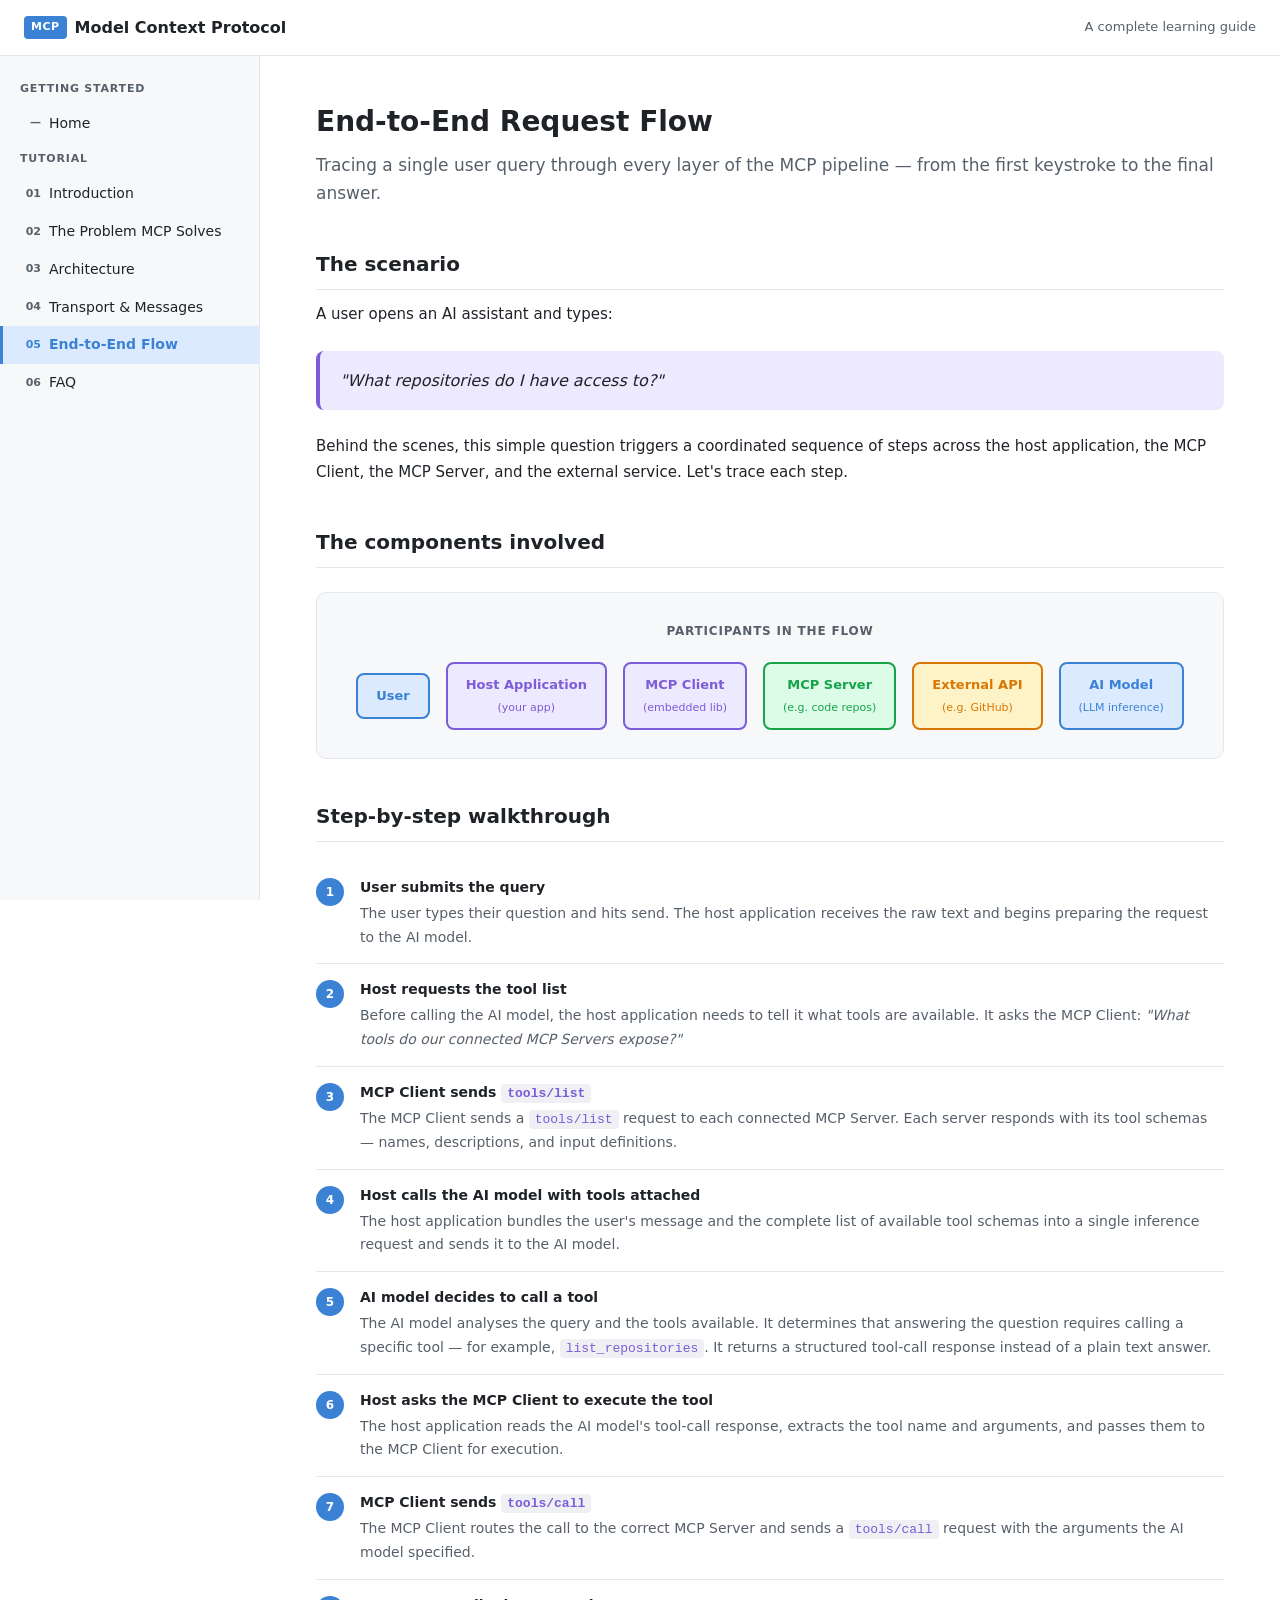
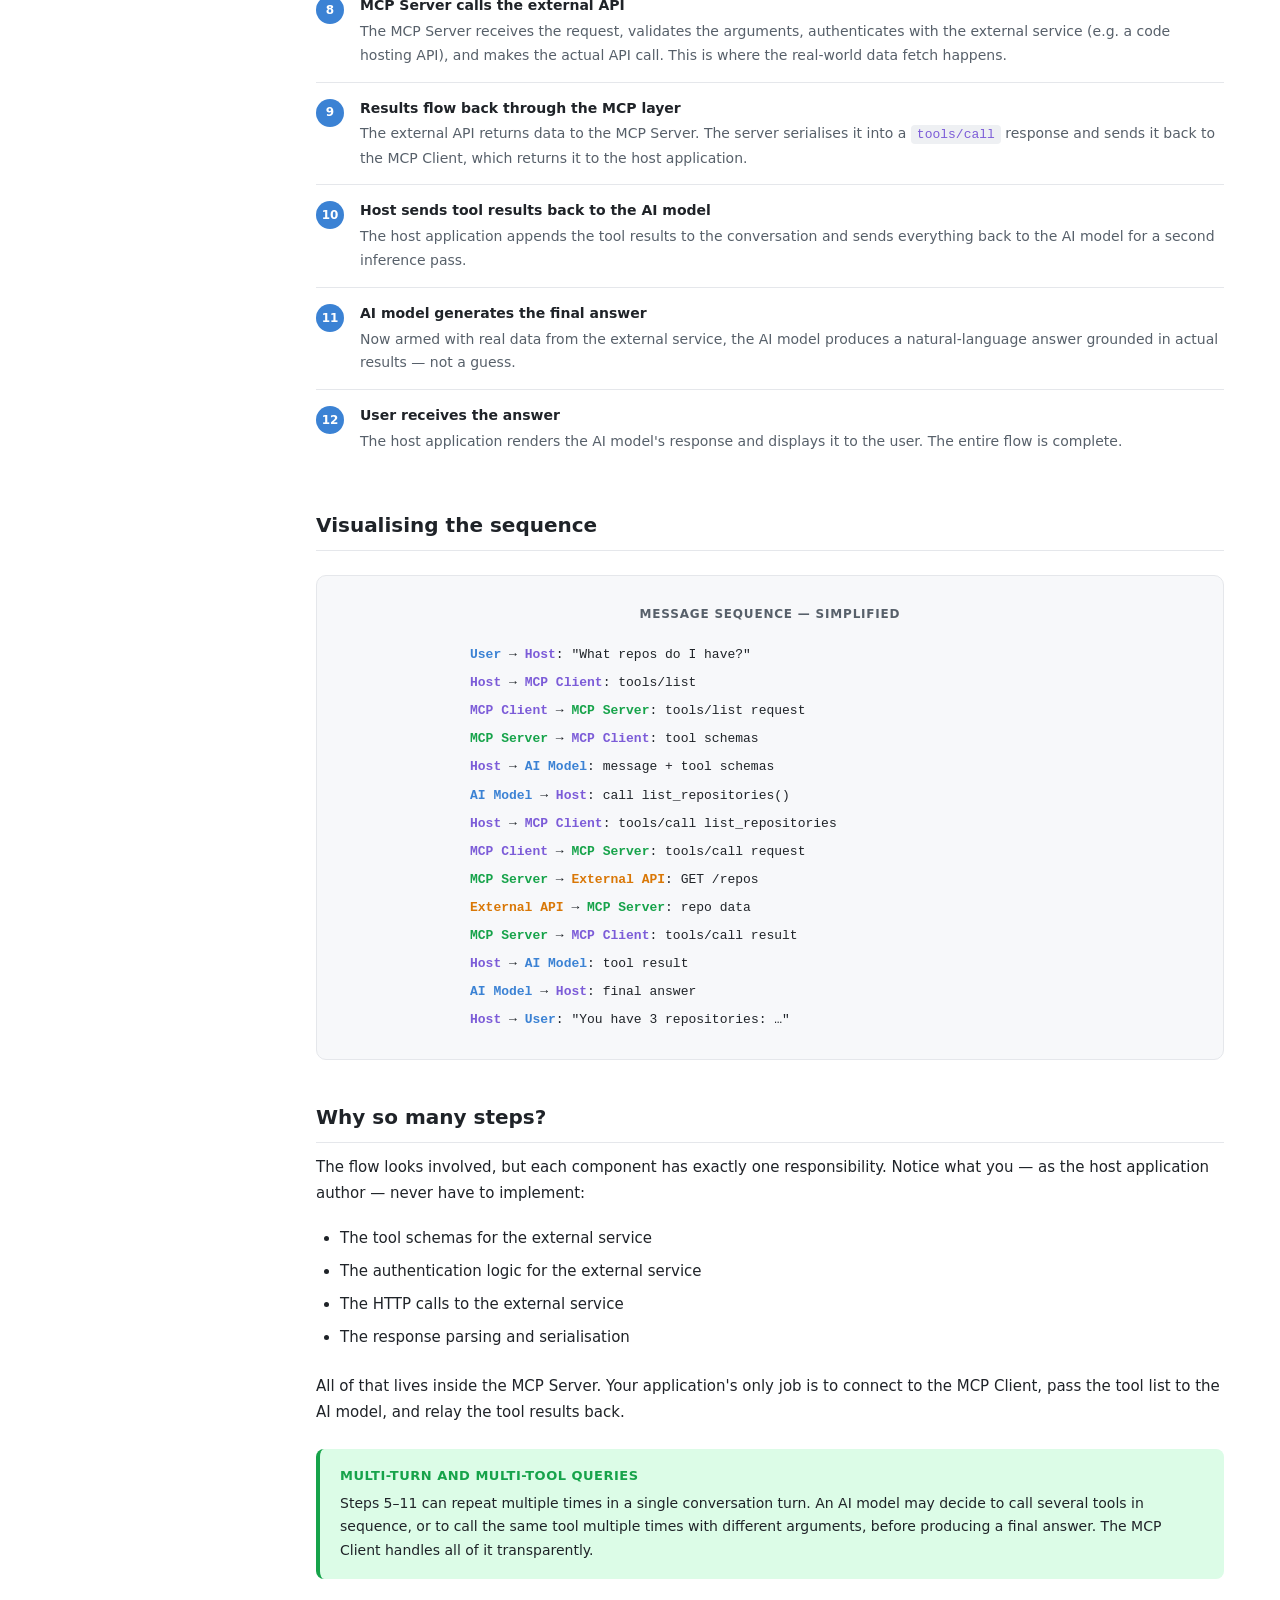
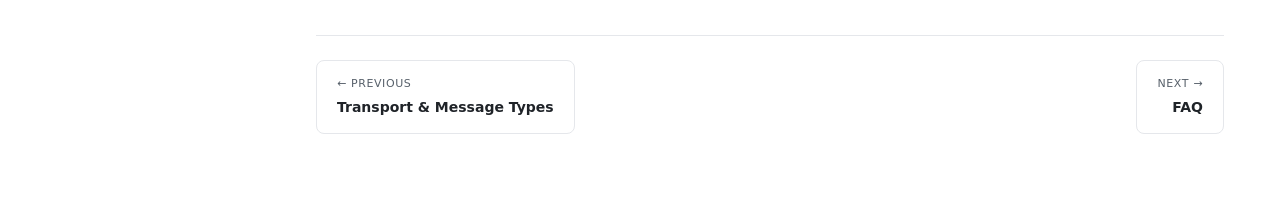
==== docs/05-flow.html @ 3c8839cd "Add MCP tutorial static site for GitHub Pages - index.html: landing page with chapter list and overv" ====
<!DOCTYPE html>
<html lang="en">
<head>
  <meta charset="UTF-8" />
  <meta name="viewport" content="width=device-width, initial-scale=1.0" />
  <title>05 — End-to-End Flow</title>
  <link rel="stylesheet" href="../assets/style.css" />
</head>
<body>

<header class="site-header">
  <a class="header-logo" href="../index.html">
    <span class="logo-badge">MCP</span>
    Model Context Protocol
  </a>
  <span class="header-tagline">A complete learning guide</span>
</header>

<nav class="sidebar">
  <div class="sidebar-section">
    <div class="sidebar-section-title">Getting Started</div>
    <a href="../index.html"><span class="step-num">—</span> Home</a>
  </div>
  <div class="sidebar-section">
    <div class="sidebar-section-title">Tutorial</div>
    <a href="01-introduction.html"><span class="step-num">01</span> Introduction</a>
    <a href="02-problem.html"><span class="step-num">02</span> The Problem MCP Solves</a>
    <a href="03-architecture.html"><span class="step-num">03</span> Architecture</a>
    <a href="04-transport.html"><span class="step-num">04</span> Transport &amp; Messages</a>
    <a href="05-flow.html"><span class="step-num">05</span> End-to-End Flow</a>
    <a href="06-faq.html"><span class="step-num">06</span> FAQ</a>
  </div>
</nav>

<main class="main-content">

  <h1>End-to-End Request Flow</h1>
  <p class="page-subtitle">
    Tracing a single user query through every layer of the MCP pipeline — from the first
    keystroke to the final answer.
  </p>

  <h2>The scenario</h2>
  <p>
    A user opens an AI assistant and types:
  </p>
  <div class="callout concept" style="font-style:italic; font-size:16px;">
    "What repositories do I have access to?"
  </div>
  <p>
    Behind the scenes, this simple question triggers a coordinated sequence of steps across
    the host application, the MCP Client, the MCP Server, and the external service.
    Let's trace each step.
  </p>

  <h2>The components involved</h2>
  <div class="diagram">
    <div class="diagram-title">Participants in the flow</div>
    <div class="arch-row" style="gap: 16px; flex-wrap:wrap; justify-content:center;">
      <div class="arch-box accent">User</div>
      <div class="arch-box purple">Host Application<br><span style="font-size:11px;font-weight:400;">(your app)</span></div>
      <div class="arch-box" style="border-color:#7c5cd8; background:#ede9fe; color:#7c5cd8;">MCP Client<br><span style="font-size:11px;font-weight:400;">(embedded lib)</span></div>
      <div class="arch-box green">MCP Server<br><span style="font-size:11px;font-weight:400;">(e.g. code repos)</span></div>
      <div class="arch-box amber">External API<br><span style="font-size:11px;font-weight:400;">(e.g. GitHub)</span></div>
      <div class="arch-box" style="border-color:#3b82d4; background:#dbeafe; color:#3b82d4;">AI Model<br><span style="font-size:11px;font-weight:400;">(LLM inference)</span></div>
    </div>
  </div>

  <h2>Step-by-step walkthrough</h2>

  <ul class="step-list">

    <li>
      <div class="step-badge">1</div>
      <div class="step-text">
        <strong>User submits the query</strong>
        <p>
          The user types their question and hits send. The host application receives the raw
          text and begins preparing the request to the AI model.
        </p>
      </div>
    </li>

    <li>
      <div class="step-badge">2</div>
      <div class="step-text">
        <strong>Host requests the tool list</strong>
        <p>
          Before calling the AI model, the host application needs to tell it what tools are
          available. It asks the MCP Client: <em>"What tools do our connected MCP Servers expose?"</em>
        </p>
      </div>
    </li>

    <li>
      <div class="step-badge">3</div>
      <div class="step-text">
        <strong>MCP Client sends <code>tools/list</code></strong>
        <p>
          The MCP Client sends a <code>tools/list</code> request to each connected MCP Server.
          Each server responds with its tool schemas — names, descriptions, and input definitions.
        </p>
      </div>
    </li>

    <li>
      <div class="step-badge">4</div>
      <div class="step-text">
        <strong>Host calls the AI model with tools attached</strong>
        <p>
          The host application bundles the user's message and the complete list of available
          tool schemas into a single inference request and sends it to the AI model.
        </p>
      </div>
    </li>

    <li>
      <div class="step-badge">5</div>
      <div class="step-text">
        <strong>AI model decides to call a tool</strong>
        <p>
          The AI model analyses the query and the tools available. It determines that
          answering the question requires calling a specific tool — for example,
          <code>list_repositories</code>. It returns a structured tool-call response
          instead of a plain text answer.
        </p>
      </div>
    </li>

    <li>
      <div class="step-badge">6</div>
      <div class="step-text">
        <strong>Host asks the MCP Client to execute the tool</strong>
        <p>
          The host application reads the AI model's tool-call response, extracts the tool
          name and arguments, and passes them to the MCP Client for execution.
        </p>
      </div>
    </li>

    <li>
      <div class="step-badge">7</div>
      <div class="step-text">
        <strong>MCP Client sends <code>tools/call</code></strong>
        <p>
          The MCP Client routes the call to the correct MCP Server and sends a
          <code>tools/call</code> request with the arguments the AI model specified.
        </p>
      </div>
    </li>

    <li>
      <div class="step-badge">8</div>
      <div class="step-text">
        <strong>MCP Server calls the external API</strong>
        <p>
          The MCP Server receives the request, validates the arguments, authenticates with
          the external service (e.g. a code hosting API), and makes the actual API call.
          This is where the real-world data fetch happens.
        </p>
      </div>
    </li>

    <li>
      <div class="step-badge">9</div>
      <div class="step-text">
        <strong>Results flow back through the MCP layer</strong>
        <p>
          The external API returns data to the MCP Server. The server serialises it into
          a <code>tools/call</code> response and sends it back to the MCP Client, which
          returns it to the host application.
        </p>
      </div>
    </li>

    <li>
      <div class="step-badge">10</div>
      <div class="step-text">
        <strong>Host sends tool results back to the AI model</strong>
        <p>
          The host application appends the tool results to the conversation and sends
          everything back to the AI model for a second inference pass.
        </p>
      </div>
    </li>

    <li>
      <div class="step-badge">11</div>
      <div class="step-text">
        <strong>AI model generates the final answer</strong>
        <p>
          Now armed with real data from the external service, the AI model produces a
          natural-language answer grounded in actual results — not a guess.
        </p>
      </div>
    </li>

    <li>
      <div class="step-badge">12</div>
      <div class="step-text">
        <strong>User receives the answer</strong>
        <p>
          The host application renders the AI model's response and displays it to the user.
          The entire flow is complete.
        </p>
      </div>
    </li>

  </ul>

  <h2>Visualising the sequence</h2>

  <div class="diagram">
    <div class="diagram-title">Message sequence — simplified</div>
    <div style="font-family: var(--mono); font-size: 13px; text-align: left; max-width: 600px; margin: 0 auto;">
      <div style="margin-bottom:6px;"><span style="color:var(--accent); font-weight:700;">User</span> &rarr; <span style="color:var(--purple); font-weight:700;">Host</span>: "What repos do I have?"</div>
      <div style="margin-bottom:6px;"><span style="color:var(--purple); font-weight:700;">Host</span> &rarr; <span style="color:var(--purple); font-weight:700;">MCP Client</span>: tools/list</div>
      <div style="margin-bottom:6px;"><span style="color:var(--purple); font-weight:700;">MCP Client</span> &rarr; <span style="color:var(--green); font-weight:700;">MCP Server</span>: tools/list request</div>
      <div style="margin-bottom:6px;"><span style="color:var(--green); font-weight:700;">MCP Server</span> &rarr; <span style="color:var(--purple); font-weight:700;">MCP Client</span>: tool schemas</div>
      <div style="margin-bottom:6px;"><span style="color:var(--purple); font-weight:700;">Host</span> &rarr; <span style="color:var(--accent); font-weight:700;">AI Model</span>: message + tool schemas</div>
      <div style="margin-bottom:6px;"><span style="color:var(--accent); font-weight:700;">AI Model</span> &rarr; <span style="color:var(--purple); font-weight:700;">Host</span>: call list_repositories()</div>
      <div style="margin-bottom:6px;"><span style="color:var(--purple); font-weight:700;">Host</span> &rarr; <span style="color:var(--purple); font-weight:700;">MCP Client</span>: tools/call list_repositories</div>
      <div style="margin-bottom:6px;"><span style="color:var(--purple); font-weight:700;">MCP Client</span> &rarr; <span style="color:var(--green); font-weight:700;">MCP Server</span>: tools/call request</div>
      <div style="margin-bottom:6px;"><span style="color:var(--green); font-weight:700;">MCP Server</span> &rarr; <span style="color:var(--amber); font-weight:700;">External API</span>: GET /repos</div>
      <div style="margin-bottom:6px;"><span style="color:var(--amber); font-weight:700;">External API</span> &rarr; <span style="color:var(--green); font-weight:700;">MCP Server</span>: repo data</div>
      <div style="margin-bottom:6px;"><span style="color:var(--green); font-weight:700;">MCP Server</span> &rarr; <span style="color:var(--purple); font-weight:700;">MCP Client</span>: tools/call result</div>
      <div style="margin-bottom:6px;"><span style="color:var(--purple); font-weight:700;">Host</span> &rarr; <span style="color:var(--accent); font-weight:700;">AI Model</span>: tool result</div>
      <div style="margin-bottom:6px;"><span style="color:var(--accent); font-weight:700;">AI Model</span> &rarr; <span style="color:var(--purple); font-weight:700;">Host</span>: final answer</div>
      <div><span style="color:var(--purple); font-weight:700;">Host</span> &rarr; <span style="color:var(--accent); font-weight:700;">User</span>: "You have 3 repositories: …"</div>
    </div>
  </div>

  <h2>Why so many steps?</h2>
  <p>
    The flow looks involved, but each component has exactly one responsibility. Notice what
    you — as the host application author — never have to implement:
  </p>
  <ul style="margin: 0 0 20px 24px; line-height: 2.2;">
    <li>The tool schemas for the external service</li>
    <li>The authentication logic for the external service</li>
    <li>The HTTP calls to the external service</li>
    <li>The response parsing and serialisation</li>
  </ul>
  <p>
    All of that lives inside the MCP Server. Your application's only job is to connect to the
    MCP Client, pass the tool list to the AI model, and relay the tool results back.
  </p>

  <div class="callout tip">
    <div class="callout-title">Multi-turn and multi-tool queries</div>
    Steps 5–11 can repeat multiple times in a single conversation turn. An AI model may
    decide to call several tools in sequence, or to call the same tool multiple times with
    different arguments, before producing a final answer. The MCP Client handles all of it
    transparently.
  </div>

  <div class="page-nav">
    <a class="prev" href="04-transport.html">
      <span class="nav-direction">&larr; Previous</span>
      <span class="nav-title">Transport &amp; Message Types</span>
    </a>
    <a class="next" href="06-faq.html">
      <span class="nav-direction">Next &rarr;</span>
      <span class="nav-title">FAQ</span>
    </a>
  </div>

</main>

<script src="../assets/nav.js"></script>
</body>
</html>
---- assets/style.css ----
/* ===== Reset & Base ===== */
*, *::before, *::after { box-sizing: border-box; margin: 0; padding: 0; }

:root {
  --bg: #ffffff;
  --surface: #f7f8fa;
  --surface-2: #eef0f3;
  --border: #e5e7eb;
  --text: #1f2328;
  --muted: #57606a;
  --accent: #3b82d4;
  --accent-light: #dbeafe;
  --green: #16a34a;
  --green-light: #dcfce7;
  --amber: #d97706;
  --amber-light: #fef3c7;
  --purple: #7c5cd8;
  --purple-light: #ede9fe;
  --sidebar-w: 260px;
  --header-h: 56px;
  --font: -apple-system, "Segoe UI", system-ui, sans-serif;
  --mono: "SFMono-Regular", Consolas, "Liberation Mono", Menlo, monospace;
}

html { scroll-behavior: smooth; }

body {
  font-family: var(--font);
  font-size: 15px;
  line-height: 1.7;
  color: var(--text);
  background: var(--bg);
}

/* ===== Header ===== */
.site-header {
  position: fixed;
  top: 0; left: 0; right: 0;
  height: var(--header-h);
  background: var(--bg);
  border-bottom: 1px solid var(--border);
  display: flex;
  align-items: center;
  padding: 0 24px;
  z-index: 100;
  gap: 16px;
}

.header-logo {
  font-weight: 700;
  font-size: 16px;
  color: var(--text);
  text-decoration: none;
  display: flex;
  align-items: center;
  gap: 8px;
}

.header-logo .logo-badge {
  background: var(--accent);
  color: #fff;
  font-size: 11px;
  font-weight: 700;
  padding: 2px 7px;
  border-radius: 4px;
  letter-spacing: 0.5px;
}

.header-tagline {
  color: var(--muted);
  font-size: 13px;
  margin-left: auto;
}

/* ===== Sidebar ===== */
.sidebar {
  position: fixed;
  top: var(--header-h);
  left: 0;
  bottom: 0;
  width: var(--sidebar-w);
  background: var(--surface);
  border-right: 1px solid var(--border);
  overflow-y: auto;
  padding: 24px 0;
}

.sidebar-section {
  margin-bottom: 8px;
}

.sidebar-section-title {
  font-size: 11px;
  font-weight: 700;
  text-transform: uppercase;
  letter-spacing: 0.8px;
  color: var(--muted);
  padding: 0 20px 6px;
}

.sidebar a {
  display: flex;
  align-items: center;
  gap: 8px;
  padding: 7px 20px;
  color: var(--text);
  text-decoration: none;
  font-size: 14px;
  border-left: 3px solid transparent;
  transition: background 0.15s, border-color 0.15s;
}

.sidebar a:hover {
  background: var(--surface-2);
}

.sidebar a.active {
  background: var(--accent-light);
  border-left-color: var(--accent);
  color: var(--accent);
  font-weight: 600;
}

.sidebar a .step-num {
  font-size: 11px;
  font-weight: 700;
  color: var(--muted);
  width: 18px;
  text-align: right;
  flex-shrink: 0;
}

.sidebar a.active .step-num { color: var(--accent); }

/* ===== Main Content ===== */
.main-content {
  margin-left: var(--sidebar-w);
  margin-top: var(--header-h);
  min-height: calc(100vh - var(--header-h));
  padding: 48px 56px 80px;
  max-width: calc(var(--sidebar-w) + 780px);
}

/* ===== Typography ===== */
h1 { font-size: 28px; font-weight: 700; line-height: 1.3; margin-bottom: 12px; }
h2 { font-size: 20px; font-weight: 700; margin-top: 40px; margin-bottom: 12px; padding-bottom: 8px; border-bottom: 1px solid var(--border); }
h3 { font-size: 16px; font-weight: 600; margin-top: 28px; margin-bottom: 8px; }
p  { margin-bottom: 16px; color: var(--text); }

.page-subtitle {
  font-size: 17px;
  color: var(--muted);
  margin-bottom: 32px;
  line-height: 1.6;
}

/* ===== Callout boxes ===== */
.callout {
  border-radius: 8px;
  padding: 16px 20px;
  margin: 24px 0;
  border-left: 4px solid;
  font-size: 14px;
}

.callout-title {
  font-weight: 700;
  margin-bottom: 4px;
  font-size: 13px;
  text-transform: uppercase;
  letter-spacing: 0.5px;
}

.callout.info    { background: var(--accent-light); border-color: var(--accent);  }
.callout.info .callout-title { color: var(--accent); }
.callout.tip     { background: var(--green-light);  border-color: var(--green);   }
.callout.tip .callout-title  { color: var(--green);  }
.callout.note    { background: var(--amber-light);  border-color: var(--amber);   }
.callout.note .callout-title { color: var(--amber);  }
.callout.concept { background: var(--purple-light); border-color: var(--purple);  }
.callout.concept .callout-title { color: var(--purple); }

/* ===== Code ===== */
code {
  font-family: var(--mono);
  font-size: 13px;
  background: var(--surface-2);
  padding: 2px 6px;
  border-radius: 4px;
  color: var(--purple);
}

pre {
  background: #1e2432;
  color: #e2e8f0;
  padding: 20px 24px;
  border-radius: 8px;
  overflow-x: auto;
  margin: 20px 0;
  font-family: var(--mono);
  font-size: 13px;
  line-height: 1.6;
}

pre code { background: none; color: inherit; padding: 0; font-size: inherit; }

/* ===== Diagram boxes ===== */
.diagram {
  border: 1px solid var(--border);
  border-radius: 10px;
  background: var(--surface);
  padding: 28px;
  margin: 24px 0;
  text-align: center;
}

.diagram-title {
  font-size: 12px;
  text-transform: uppercase;
  letter-spacing: 0.8px;
  color: var(--muted);
  margin-bottom: 20px;
  font-weight: 600;
}

.arch-row {
  display: flex;
  align-items: center;
  justify-content: center;
  gap: 0;
  flex-wrap: wrap;
  gap: 4px;
}

.arch-box {
  background: var(--bg);
  border: 2px solid var(--border);
  border-radius: 8px;
  padding: 10px 18px;
  font-size: 13px;
  font-weight: 600;
  white-space: nowrap;
}

.arch-box.accent  { border-color: var(--accent);  background: var(--accent-light);  color: var(--accent); }
.arch-box.green   { border-color: var(--green);   background: var(--green-light);   color: var(--green);  }
.arch-box.purple  { border-color: var(--purple);  background: var(--purple-light);  color: var(--purple); }
.arch-box.amber   { border-color: var(--amber);   background: var(--amber-light);   color: var(--amber);  }

.arch-arrow {
  font-size: 18px;
  color: var(--muted);
  padding: 0 4px;
}

/* ===== Step list ===== */
.step-list { list-style: none; margin: 20px 0; }
.step-list li {
  display: flex;
  gap: 16px;
  padding: 14px 0;
  border-bottom: 1px solid var(--border);
}
.step-list li:last-child { border-bottom: none; }

.step-badge {
  flex-shrink: 0;
  width: 28px;
  height: 28px;
  border-radius: 50%;
  background: var(--accent);
  color: #fff;
  font-size: 12px;
  font-weight: 700;
  display: flex;
  align-items: center;
  justify-content: center;
  margin-top: 2px;
}

.step-text strong { display: block; margin-bottom: 2px; font-size: 14px; }
.step-text p { margin: 0; font-size: 14px; color: var(--muted); }

/* ===== Comparison table ===== */
.compare-table {
  width: 100%;
  border-collapse: collapse;
  margin: 24px 0;
  font-size: 14px;
}

.compare-table th {
  text-align: left;
  padding: 10px 16px;
  background: var(--surface-2);
  border: 1px solid var(--border);
  font-weight: 700;
  font-size: 13px;
}

.compare-table td {
  padding: 10px 16px;
  border: 1px solid var(--border);
  vertical-align: top;
}

.compare-table tr:nth-child(even) td { background: var(--surface); }

/* ===== FAQ ===== */
.faq-item {
  border: 1px solid var(--border);
  border-radius: 8px;
  margin-bottom: 12px;
  overflow: hidden;
}

.faq-question {
  padding: 16px 20px;
  font-weight: 600;
  font-size: 15px;
  background: var(--surface);
  cursor: pointer;
  display: flex;
  justify-content: space-between;
  align-items: center;
  user-select: none;
}

.faq-question:hover { background: var(--surface-2); }

.faq-chevron { font-size: 12px; color: var(--muted); transition: transform 0.2s; }
.faq-item.open .faq-chevron { transform: rotate(180deg); }

.faq-answer {
  display: none;
  padding: 16px 20px;
  font-size: 14px;
  line-height: 1.7;
  border-top: 1px solid var(--border);
  color: var(--text);
}

.faq-item.open .faq-answer { display: block; }

/* ===== Cards ===== */
.card-grid {
  display: grid;
  grid-template-columns: repeat(auto-fill, minmax(220px, 1fr));
  gap: 16px;
  margin: 24px 0;
}

.card {
  border: 1px solid var(--border);
  border-radius: 10px;
  padding: 20px;
  background: var(--surface);
}

.card-icon { font-size: 22px; margin-bottom: 10px; }
.card h4 { font-size: 14px; font-weight: 700; margin-bottom: 6px; }
.card p { font-size: 13px; color: var(--muted); margin: 0; line-height: 1.6; }

/* ===== Pagination ===== */
.page-nav {
  display: flex;
  justify-content: space-between;
  align-items: center;
  margin-top: 56px;
  padding-top: 24px;
  border-top: 1px solid var(--border);
  gap: 16px;
}

.page-nav a {
  display: flex;
  flex-direction: column;
  text-decoration: none;
  padding: 14px 20px;
  border: 1px solid var(--border);
  border-radius: 8px;
  max-width: 260px;
  transition: border-color 0.15s, background 0.15s;
}

.page-nav a:hover { border-color: var(--accent); background: var(--accent-light); }
.page-nav .nav-direction { font-size: 11px; text-transform: uppercase; color: var(--muted); letter-spacing: 0.6px; margin-bottom: 2px; }
.page-nav .nav-title { font-size: 14px; font-weight: 600; color: var(--text); }
.page-nav a:hover .nav-title { color: var(--accent); }
.page-nav .prev { text-align: left; }
.page-nav .next { text-align: right; margin-left: auto; }

/* ===== Index hero ===== */
.hero {
  padding: 48px 0 32px;
}

.hero-badge {
  display: inline-block;
  background: var(--accent-light);
  color: var(--accent);
  font-size: 12px;
  font-weight: 700;
  padding: 4px 12px;
  border-radius: 20px;
  margin-bottom: 16px;
  letter-spacing: 0.5px;
}

.hero h1 { font-size: 36px; line-height: 1.2; margin-bottom: 16px; }
.hero p { font-size: 17px; color: var(--muted); max-width: 560px; margin-bottom: 32px; }

.btn {
  display: inline-flex;
  align-items: center;
  gap: 6px;
  padding: 10px 20px;
  border-radius: 8px;
  font-size: 14px;
  font-weight: 600;
  text-decoration: none;
  transition: background 0.15s, border-color 0.15s;
}

.btn-primary { background: var(--accent); color: #fff; border: 2px solid var(--accent); }
.btn-primary:hover { background: #2563b0; border-color: #2563b0; }
.btn-outline { background: transparent; color: var(--text); border: 2px solid var(--border); }
.btn-outline:hover { border-color: var(--accent); color: var(--accent); }

.btn-row { display: flex; gap: 12px; flex-wrap: wrap; }

.chapter-list { list-style: none; margin: 32px 0; }
.chapter-list li {
  border: 1px solid var(--border);
  border-radius: 8px;
  margin-bottom: 10px;
  transition: border-color 0.15s;
}
.chapter-list li:hover { border-color: var(--accent); }
.chapter-list a {
  display: flex;
  align-items: center;
  gap: 16px;
  padding: 16px 20px;
  text-decoration: none;
  color: var(--text);
}
.chapter-num {
  font-size: 12px;
  font-weight: 700;
  color: var(--muted);
  width: 24px;
  flex-shrink: 0;
}
.chapter-info strong { display: block; font-size: 15px; }
.chapter-info span { font-size: 13px; color: var(--muted); }
.chapter-arrow { margin-left: auto; color: var(--muted); }

/* ===== Responsive ===== */
@media (max-width: 768px) {
  .sidebar { display: none; }
  .main-content { margin-left: 0; padding: 24px 20px 60px; }
  .hero h1 { font-size: 26px; }
  .arch-row { flex-direction: column; align-items: center; }
  .arch-arrow { transform: rotate(90deg); }
}
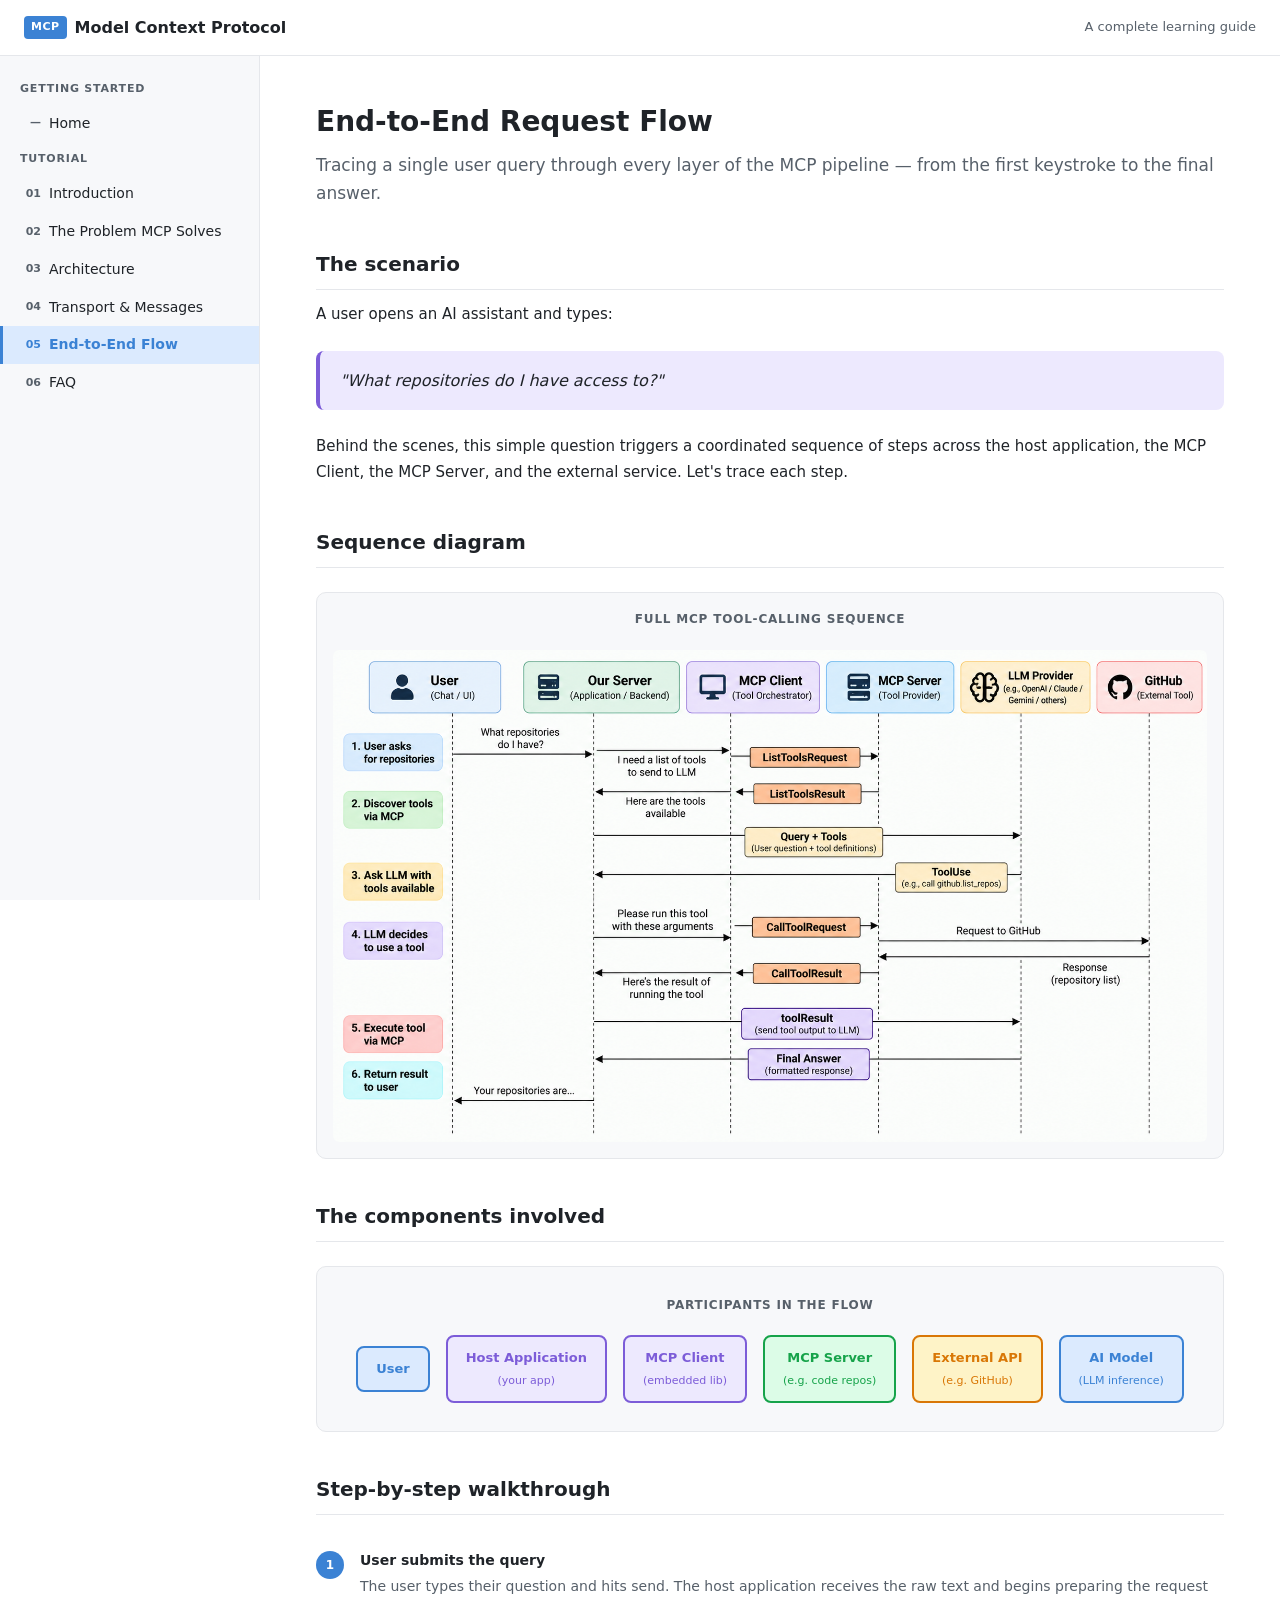
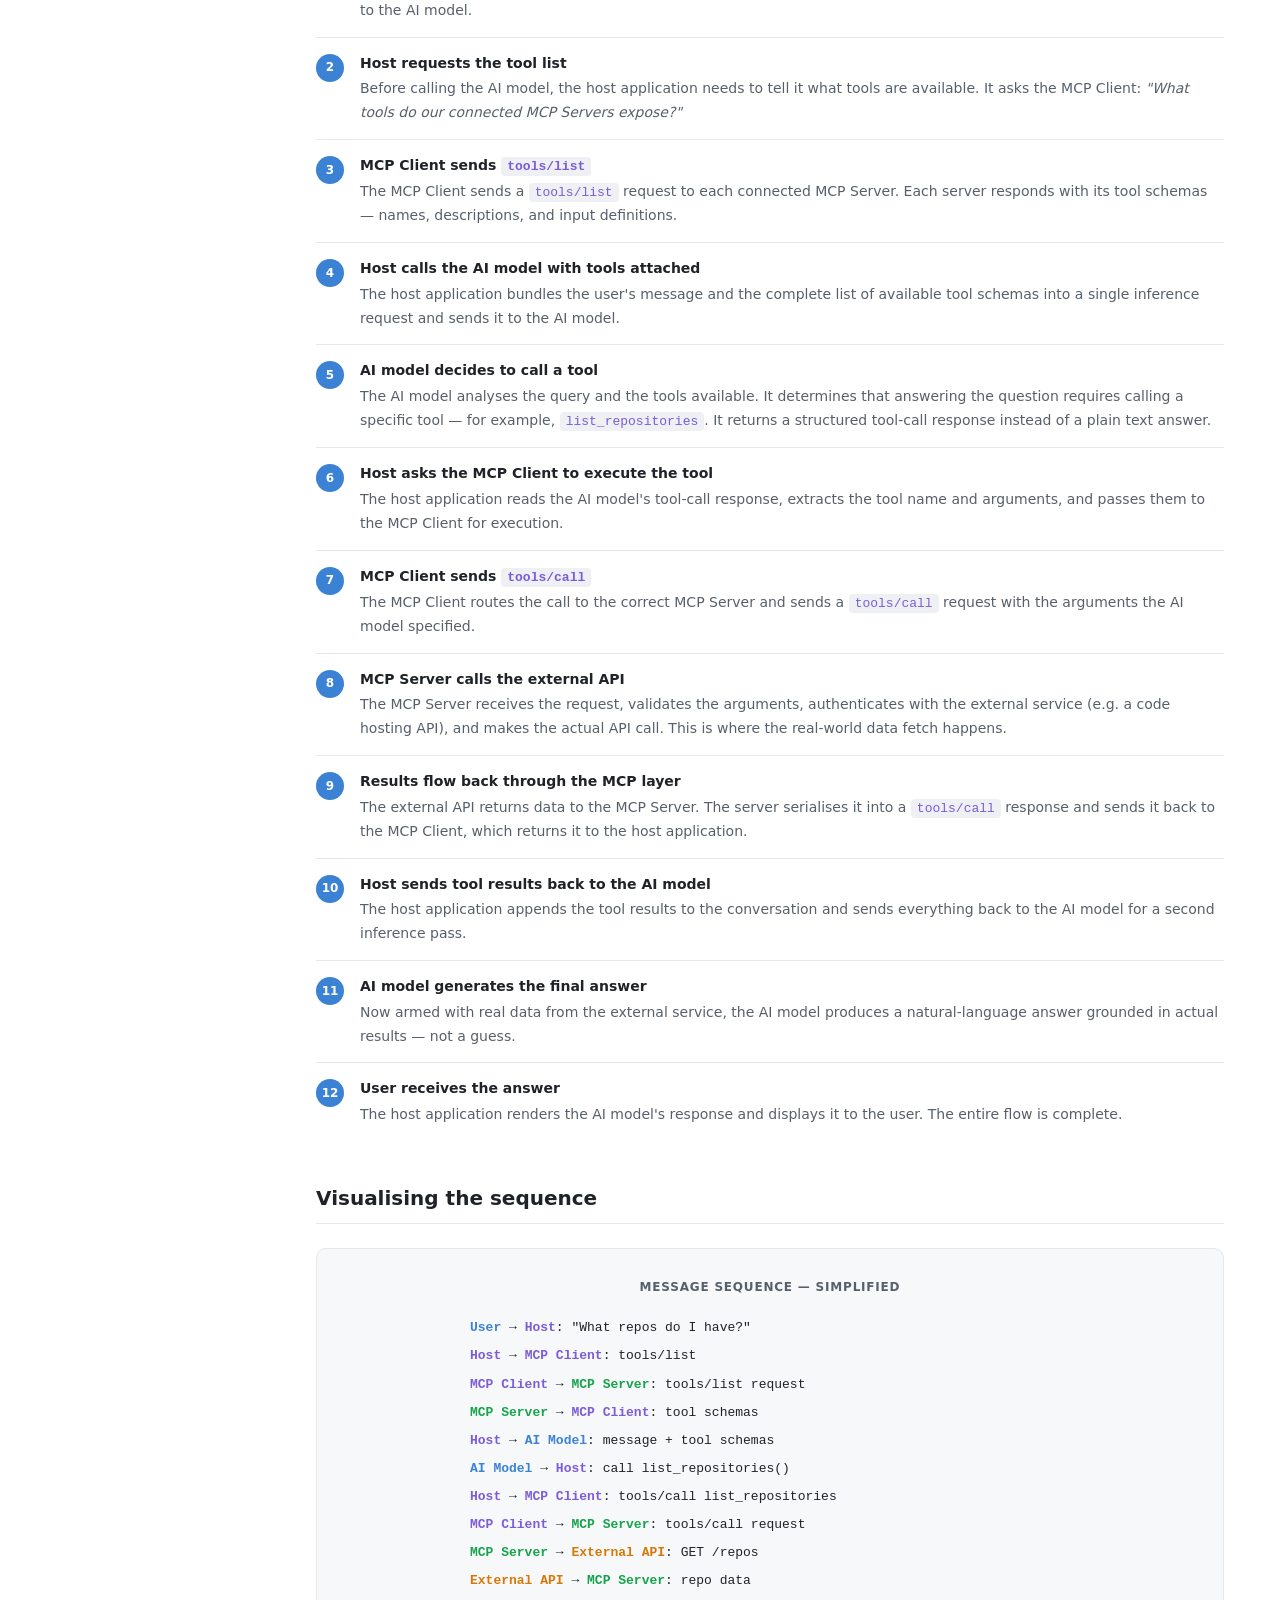
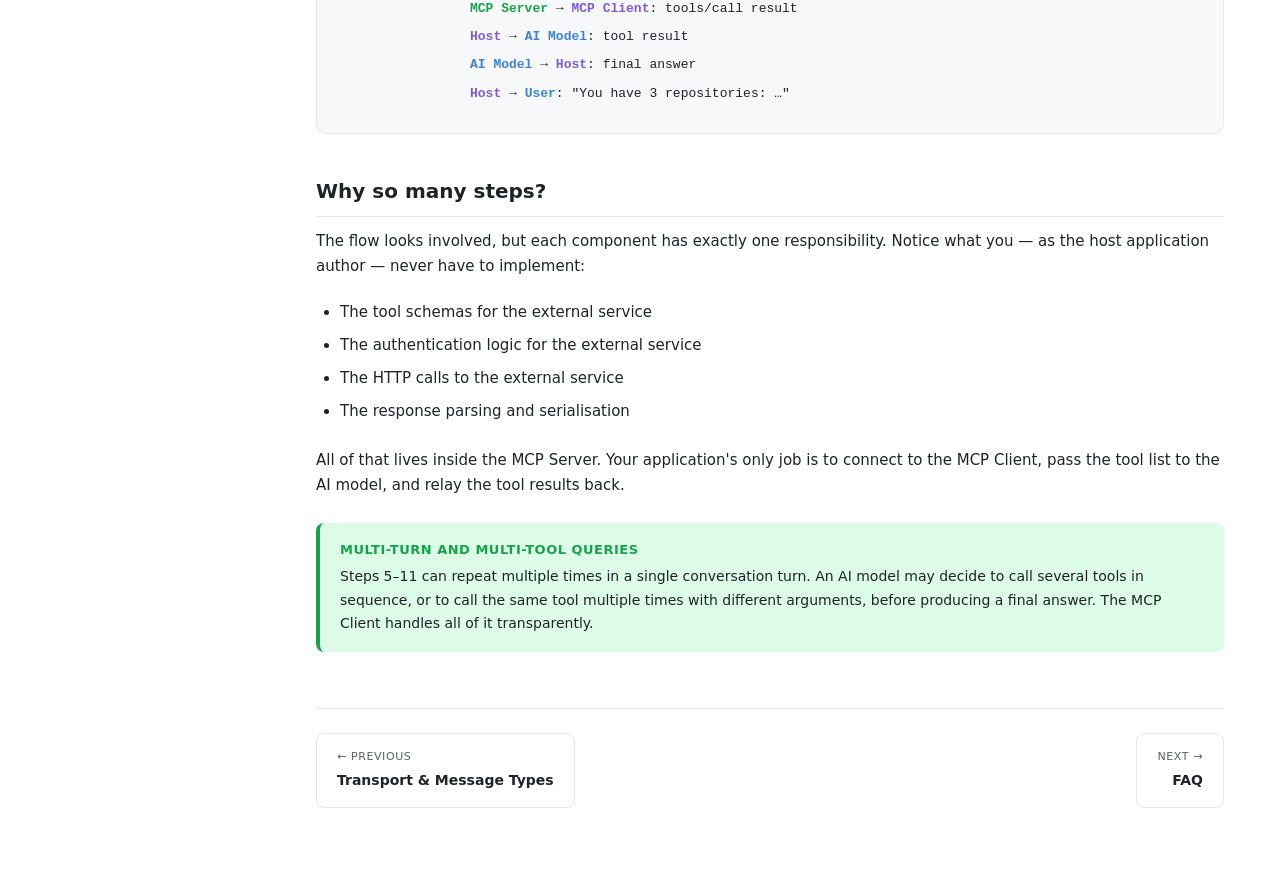
==== commit dd4f7c35: "Add MCP sequence diagram to end-to-end flow page" ====
--- a/docs/05-flow.html
+++ b/docs/05-flow.html
@@ -52,6 +52,16 @@
     the host application, the MCP Client, the MCP Server, and the external service.
     Let's trace each step.
   </p>
+
+  <h2>Sequence diagram</h2>
+  <div class="diagram" style="padding: 16px;">
+    <div class="diagram-title">Full MCP tool-calling sequence</div>
+    <img
+      src="../assets/mcp-sequence-diagram.png"
+      alt="MCP tool-calling sequence diagram: user asks a question, the server discovers tools via ListToolsRequest/ListToolsResult, sends the query + tools to the LLM, the LLM responds with a ToolUse decision, the server executes it via CallToolRequest/CallToolResult, then returns the final answer to the user."
+      style="width: 100%; height: auto; border-radius: 6px; display: block;"
+    />
+  </div>
 
   <h2>The components involved</h2>
   <div class="diagram">
